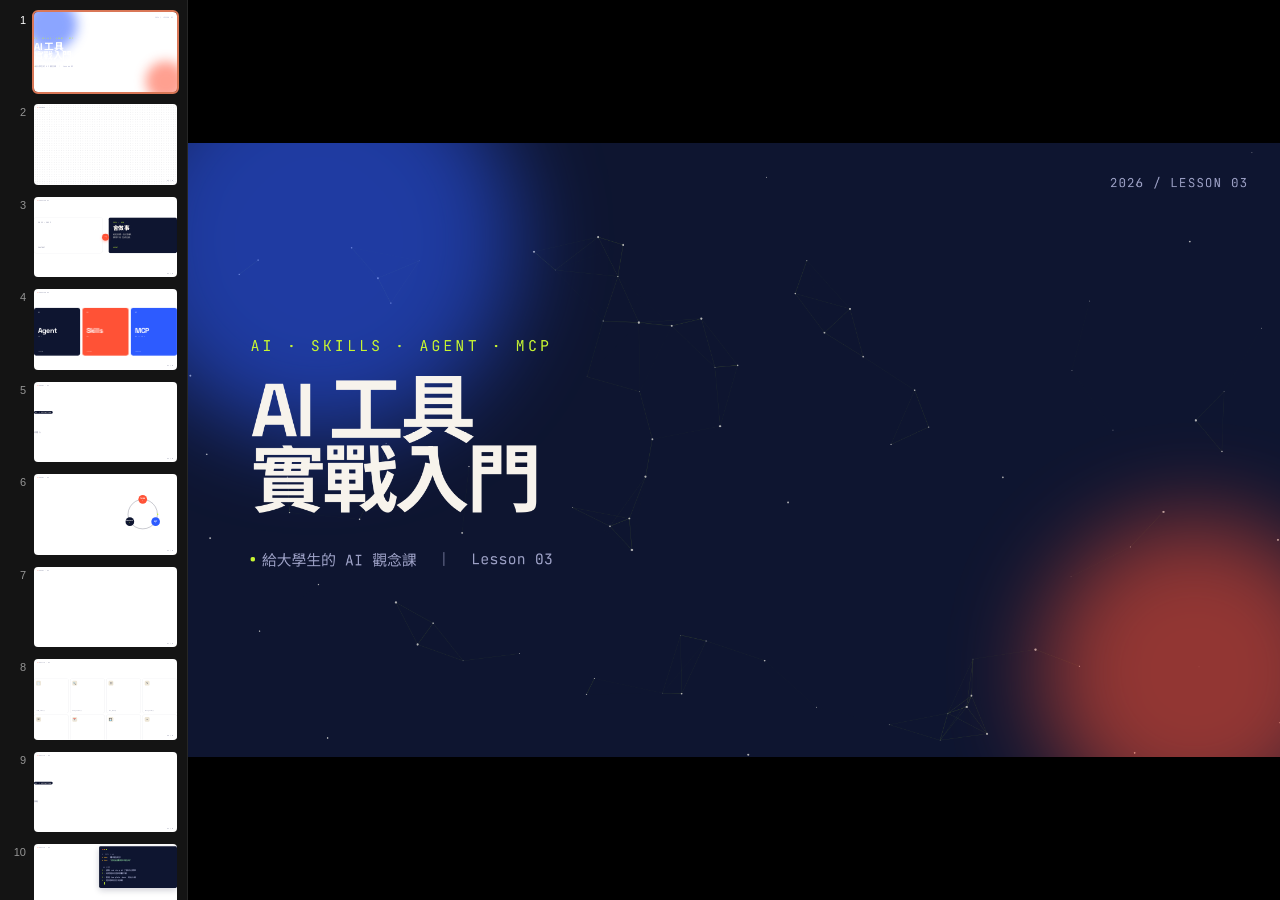
==== slide/index.html @ 594c8c7a "update" ====
<!DOCTYPE html>
<html lang="zh-Hant">
<head>
<meta charset="UTF-8">
<title>AI 工具實戰</title>
<link rel="preconnect" href="https://fonts.googleapis.com">
<link rel="preconnect" href="https://fonts.gstatic.com" crossorigin>
<link href="https://fonts.googleapis.com/css2?family=Noto+Sans+TC:wght@300;400;500;700;900&family=Space+Grotesk:wght@400;500;600;700&family=JetBrains+Mono:wght@400;500;700&display=swap" rel="stylesheet">
<style>
  deck-stage:not(:defined) { visibility: hidden; }

  :root {
    --bg: #F7F3EC;
    --bg-alt: #EDE6D6;
    --ink: #0E1530;
    --ink-soft: #2A3052;
    --muted: #6E7290;
    --line: #1A2040;
    --blue: #2D5BFF;
    --coral: #FF5236;
    --lime: #C6F432;
    --amber: #FFB627;

    --type-display: 200px;
    --type-hero: 132px;
    --type-title: 76px;
    --type-subtitle: 44px;
    --type-body: 32px;
    --type-small: 26px;
    --type-tag: 22px;
    --type-kbd: 20px;

    --pad-top: 100px;
    --pad-bottom: 90px;
    --pad-x: 110px;
    --gap-title: 52px;
    --gap-item: 28px;

    --font-display: 'Space Grotesk', 'Noto Sans TC', system-ui, sans-serif;
    --font-body: 'Noto Sans TC', 'Space Grotesk', system-ui, sans-serif;
    --font-mono: 'JetBrains Mono', 'Noto Sans TC', monospace;
  }

  * { box-sizing: border-box; }
  body { margin: 0; background: #0a0a0a; }

  deck-stage section {
    background: var(--bg);
    color: var(--ink);
    font-family: var(--font-body);
    overflow: hidden;
    padding: var(--pad-top) var(--pad-x) var(--pad-bottom);
  }
  deck-stage section.dark {
    background: var(--ink);
    color: var(--bg);
  }
  deck-stage section.dark .muted { color: #8A8FB0; }

  .muted { color: var(--muted); }
  .mono { font-family: var(--font-mono); }
  .display { font-family: var(--font-display); font-weight: 700; letter-spacing: -0.02em; }

  /* Page chrome */
  .page-num {
    position: absolute;
    bottom: 36px; right: 48px;
    font-family: var(--font-mono);
    font-size: 18px;
    color: var(--muted);
    letter-spacing: 0.08em;
  }
  .dark .page-num { color: #6B6F90; }

  .page-tag {
    position: absolute;
    top: 36px; left: 48px;
    font-family: var(--font-mono);
    font-size: 18px;
    color: var(--muted);
    letter-spacing: 0.12em;
    text-transform: uppercase;
    display: flex; align-items: center; gap: 12px;
  }
  .page-tag::before {
    content: ""; width: 10px; height: 10px;
    background: var(--coral); border-radius: 50%;
    display: inline-block;
  }
  .dark .page-tag { color: #8A8FB0; }

  /* ============== Animation primitives ============== */
  /* Activated only when slide is active (.is-active) so they re-trigger on visit */
  .anim { opacity: 0; }
  .is-active .anim {
    animation: fadeUp 0.7s cubic-bezier(.2,.7,.2,1) both;
    animation-delay: var(--d, 0s);
  }
  .is-active .anim-fade { animation: fadeIn 0.8s ease both; animation-delay: var(--d, 0s); }
  .is-active .anim-left { animation: slideRight 0.7s cubic-bezier(.2,.7,.2,1) both; animation-delay: var(--d, 0s); }
  .is-active .anim-scale { animation: popIn 0.6s cubic-bezier(.2,1.2,.4,1) both; animation-delay: var(--d, 0s); }
  .is-active .anim-draw { animation: drawIn 1.2s ease both; animation-delay: var(--d, 0s); }

  @keyframes fadeUp {
    from { opacity: 0; transform: translateY(28px); }
    to { opacity: 1; transform: translateY(0); }
  }
  @keyframes fadeIn { from { opacity: 0; } to { opacity: 1; } }
  @keyframes slideRight {
    from { opacity: 0; transform: translateX(-40px); }
    to { opacity: 1; transform: translateX(0); }
  }
  @keyframes popIn {
    from { opacity: 0; transform: scale(0.7); }
    to { opacity: 1; transform: scale(1); }
  }
  @keyframes drawIn {
    from { stroke-dashoffset: var(--dash, 1000); opacity: 0; }
    to { stroke-dashoffset: 0; opacity: 1; }
  }

  /* Typography helpers */
  h1, h2, h3, p { margin: 0; }
  .eyebrow {
    font-family: var(--font-mono);
    font-size: var(--type-tag);
    letter-spacing: 0.18em;
    text-transform: uppercase;
    color: var(--coral);
    margin-bottom: 32px;
  }
  .dark .eyebrow { color: var(--lime); }
  .title { font-family: var(--font-display); font-weight: 700; font-size: var(--type-title); line-height: 0.98; letter-spacing: -0.025em; }
  .subtitle { font-size: var(--type-subtitle); line-height: 1.15; font-weight: 500; }
  .body { font-size: var(--type-body); line-height: 1.45; }

  /* Marks */
  .underline-mark {
    background-image: linear-gradient(transparent 62%, var(--lime) 62%, var(--lime) 92%, transparent 92%);
    padding: 0 4px;
  }
  .ink-pill {
    display: inline-block;
    background: var(--ink); color: var(--bg);
    padding: 4px 18px; border-radius: 999px;
    font-family: var(--font-mono);
    font-size: var(--type-tag);
    letter-spacing: 0.06em;
  }
  .accent-blue { color: var(--blue); }
  .accent-coral { color: var(--coral); }
  .accent-lime-bg { background: var(--lime); color: var(--ink); }

  /* Decorative dot grid backgrounds */
  .grid-bg {
    position: absolute; inset: 0;
    background-image: radial-gradient(circle, rgba(14,21,48,0.07) 1.2px, transparent 1.2px);
    background-size: 32px 32px;
    pointer-events: none;
  }
  .dark .grid-bg {
    background-image: radial-gradient(circle, rgba(247,243,236,0.08) 1.2px, transparent 1.2px);
  }

  /* ============== Slide-specific ============== */

  /* S1 — Cover */
  .cover { position: relative; display: flex; flex-direction: column; justify-content: center; }
  .cover canvas {
    position: absolute; inset: 0; width: 100%; height: 100%;
    pointer-events: none;
  }
  .cover-hero {
    font-family: var(--font-display);
    font-weight: 700;
    font-size: var(--type-hero);
    line-height: 0.92;
    letter-spacing: -0.04em;
    position: relative; z-index: 2;
  }
  .cover-hero .line { display: block; overflow: hidden; }
  .cover-hero .line span { display: inline-block; }
  .is-active .cover-hero .line span {
    animation: rise 0.9s cubic-bezier(.2,.7,.2,1) both;
  }
  .is-active .cover-hero .line:nth-child(1) span { animation-delay: 0.1s; }
  .is-active .cover-hero .line:nth-child(2) span { animation-delay: 0.25s; }
  @keyframes rise {
    from { transform: translateY(110%); }
    to { transform: translateY(0); }
  }
  .cover-meta {
    margin-top: 60px;
    display: flex; gap: 40px;
    font-family: var(--font-mono);
    font-size: var(--type-small);
    color: #9CA0C5;
    z-index: 2; position: relative;
  }
  .cover-meta span { display: inline-flex; align-items: center; gap: 12px; }
  .cover-meta .dot { width: 8px; height: 8px; background: var(--lime); border-radius: 50%; }
  .cover-corner {
    position: absolute; top: 56px; right: 56px;
    font-family: var(--font-mono); font-size: 22px;
    color: #9CA0C5; letter-spacing: 0.1em;
    z-index: 2;
  }
  .cover-blob {
    position: absolute; z-index: 1;
    border-radius: 50%; filter: blur(80px);
    opacity: 0.55;
  }

  /* S2 — Agenda */
  .agenda { display: grid; grid-template-columns: 1fr 1.4fr; gap: 80px; align-items: center; height: 100%; }
  .agenda-list { display: flex; flex-direction: column; gap: 18px; }
  .agenda-item {
    display: grid; grid-template-columns: 80px 1fr auto; gap: 28px; align-items: baseline;
    padding: 18px 0; border-bottom: 1px solid rgba(14,21,48,0.12);
    font-size: 38px;
  }
  .agenda-item .num { font-family: var(--font-mono); font-size: 24px; color: var(--coral); letter-spacing: 0.05em; }
  .agenda-item .label { font-weight: 500; letter-spacing: -0.01em; }
  .agenda-item .min { font-family: var(--font-mono); font-size: 22px; color: var(--muted); }

  /* S3 — chat to action */
  .split { display: grid; grid-template-columns: 1fr 1fr; gap: 80px; height: 100%; align-items: center; }
  .pane {
    background: white;
    border-radius: 24px;
    padding: 56px;
    border: 1px solid rgba(14,21,48,0.08);
    height: 480px;
    display: flex; flex-direction: column; gap: 24px;
    position: relative; overflow: hidden;
  }
  .pane.right { background: var(--ink); color: var(--bg); }
  .pane .label { font-family: var(--font-mono); font-size: 22px; letter-spacing: 0.1em; text-transform: uppercase; color: var(--muted); }
  .pane.right .label { color: var(--lime); }
  .pane .big { font-family: var(--font-display); font-weight: 700; font-size: 76px; letter-spacing: -0.03em; line-height: 1; }
  .pane .desc { font-size: 26px; line-height: 1.45; }
  .arrow-between {
    position: absolute; left: 50%; top: 50%;
    transform: translate(-50%, -50%);
    width: 92px; height: 92px;
    border-radius: 50%; background: var(--coral); color: white;
    display: flex; align-items: center; justify-content: center;
    font-size: 50px; z-index: 3;
    box-shadow: 0 12px 40px rgba(255,82,54,0.4);
  }
  .is-active .arrow-between { animation: pulse 2s ease-in-out infinite, popIn 0.7s cubic-bezier(.2,1.2,.4,1) 0.6s both; }
  @keyframes pulse {
    0%, 100% { box-shadow: 0 12px 40px rgba(255,82,54,0.4); }
    50% { box-shadow: 0 12px 60px rgba(255,82,54,0.7); }
  }

  /* S4 — three keywords flip cards */
  .three-grid { display: grid; grid-template-columns: 1fr 1fr 1fr; gap: 32px; height: 640px; }
  .flip-card {
    perspective: 1200px;
    cursor: pointer;
  }
  .flip-inner {
    position: relative; width: 100%; height: 100%;
    transform-style: preserve-3d;
    transition: transform 0.8s cubic-bezier(.2,.7,.2,1);
  }
  .flip-card:hover .flip-inner,
  .flip-card.is-flipped .flip-inner {
    transform: rotateY(180deg);
  }
  .flip-face {
    position: absolute; inset: 0;
    backface-visibility: hidden;
    border-radius: 28px;
    padding: 48px;
    display: flex; flex-direction: column; justify-content: space-between;
  }
  .flip-front.coral { background: var(--coral); color: white; }
  .flip-front.blue { background: var(--blue); color: white; }
  .flip-front.ink { background: var(--ink); color: white; }
  .flip-back {
    background: white; color: var(--ink);
    transform: rotateY(180deg);
    border: 2px solid var(--ink);
  }
  .flip-num {
    font-family: var(--font-mono); font-size: 22px;
    letter-spacing: 0.1em; opacity: 0.8;
  }
  .flip-word { font-family: var(--font-display); font-weight: 700; font-size: 96px; letter-spacing: -0.03em; line-height: 0.95; }
  .flip-hint { font-size: 20px; opacity: 0.85; }
  .flip-desc { font-size: 26px; line-height: 1.45; }

  /* S5 / S9 / S11 — definition slides */
  .def-row { display: grid; grid-template-columns: 1fr 1.1fr; gap: 100px; height: 100%; align-items: center; }
  .def-word {
    font-family: var(--font-display); font-weight: 700;
    font-size: var(--type-display); letter-spacing: -0.04em; line-height: 0.92;
  }
  .def-word small {
    display: block; font-family: var(--font-mono); font-weight: 400;
    font-size: 26px; color: var(--muted);
    letter-spacing: 0.18em; text-transform: uppercase;
    margin-top: 24px;
  }
  .def-body { font-size: 36px; line-height: 1.45; }
  .def-body .key { color: var(--coral); font-weight: 700; }

  /* S6 — Agent loop SVG */
  .loop-wrap { display: grid; grid-template-columns: 1fr 1fr; gap: 80px; align-items: center; height: 100%; }
  .loop-svg { width: 100%; height: 560px; }
  .loop-node-circle {
    fill: var(--bg);
    stroke: var(--ink); stroke-width: 3;
  }
  .loop-node-circle.active { fill: var(--lime); }
  .loop-label { font-family: var(--font-display); font-weight: 700; font-size: 36px; }
  .loop-sub { font-family: var(--font-mono); font-size: 18px; fill: var(--muted); }
  .loop-arc { fill: none; stroke: var(--ink); stroke-width: 3; stroke-linecap: round; }
  .is-active .loop-arc {
    stroke-dasharray: 600;
    stroke-dashoffset: 600;
    animation: dashIn 1.5s ease forwards;
    animation-delay: 0.3s;
  }
  @keyframes dashIn { to { stroke-dashoffset: 0; } }
  .is-active .loop-orbit {
    animation: spin 6s linear infinite;
    transform-origin: 280px 280px;
  }
  @keyframes spin {
    to { transform: rotate(360deg); }
  }

  /* S7 — comparison table */
  .vs-table {
    display: grid; grid-template-columns: 1fr 1fr 1fr; gap: 0;
    border: 2px solid var(--ink); border-radius: 20px; overflow: hidden;
  }
  .vs-cell { padding: 28px 32px; font-size: 28px; }
  .vs-cell.head { background: var(--ink); color: var(--bg); font-family: var(--font-display); font-weight: 700; font-size: 32px; }
  .vs-cell.row-label { font-family: var(--font-mono); color: var(--muted); font-size: 22px; letter-spacing: 0.1em; text-transform: uppercase; }
  .vs-cell:not(:last-child) { border-right: 1px solid rgba(14,21,48,0.15); }
  .vs-row:not(:last-child) .vs-cell { border-bottom: 1px solid rgba(14,21,48,0.15); }
  .vs-pill {
    display: inline-block; padding: 6px 18px; border-radius: 999px;
    font-size: 22px; font-family: var(--font-mono); letter-spacing: 0.05em;
  }
  .vs-pill.no { background: rgba(255,82,54,0.15); color: var(--coral); }
  .vs-pill.yes { background: var(--lime); color: var(--ink); }

  /* S8 — tool icons grid */
  .tools-grid {
    display: grid; grid-template-columns: repeat(4, 1fr); gap: 24px;
  }
  .tool-card {
    aspect-ratio: 1;
    background: white; border-radius: 20px;
    border: 1px solid rgba(14,21,48,0.1);
    padding: 28px;
    display: flex; flex-direction: column; justify-content: space-between;
    transition: transform 0.3s ease, box-shadow 0.3s ease, background 0.3s ease, color 0.3s ease;
    cursor: pointer;
  }
  .tool-card:hover {
    transform: translateY(-8px) rotate(-2deg);
    box-shadow: 0 20px 40px rgba(14,21,48,0.18);
    background: var(--ink); color: var(--bg);
  }
  .tool-card:hover .tool-name { color: var(--lime); }
  .tool-icon {
    width: 64px; height: 64px; border-radius: 16px;
    background: var(--bg-alt);
    display: flex; align-items: center; justify-content: center;
    font-family: var(--font-display); font-weight: 700; font-size: 32px;
    color: var(--ink);
  }
  .tool-card:hover .tool-icon { background: var(--coral); color: white; }
  .tool-name { font-family: var(--font-display); font-weight: 600; font-size: 28px; letter-spacing: -0.01em; transition: color 0.3s ease; }
  .tool-tag { font-family: var(--font-mono); font-size: 16px; color: var(--muted); }
  .tool-card:hover .tool-tag { color: rgba(247,243,236,0.7); }

  /* S10 — Skills example terminal */
  .terminal {
    background: var(--ink); color: #D8DCFF;
    border-radius: 20px; padding: 36px 44px;
    font-family: var(--font-mono); font-size: 26px;
    line-height: 1.7; min-height: 540px;
    box-shadow: 0 30px 80px rgba(14,21,48,0.2);
    position: relative;
  }
  .terminal-bar {
    display: flex; gap: 10px; margin-bottom: 32px;
  }
  .terminal-bar span { width: 14px; height: 14px; border-radius: 50%; background: rgba(255,255,255,0.25); }
  .terminal-bar span:nth-child(1) { background: #FF5236; }
  .terminal-bar span:nth-child(2) { background: #FFB627; }
  .terminal-bar span:nth-child(3) { background: #C6F432; }
  .term-line { display: block; }
  .term-prompt { color: var(--lime); }
  .term-comment { color: #6E7290; }
  .term-key { color: var(--amber); }
  .term-str { color: #9DF1AC; }
  .cursor-blink::after {
    content: "▊"; color: var(--lime);
    animation: blink 1s steps(2) infinite;
    margin-left: 4px;
  }
  @keyframes blink { 50% { opacity: 0; } }

  /* Typing animation — staggered reveal */
  .is-active .term-line {
    opacity: 0;
    animation: typeAppear 0.4s ease forwards;
  }

  /* S11 — MCP simple diagram */
  .mcp-diagram { display: flex; align-items: center; justify-content: center; gap: 40px; padding: 40px 0; }
  .mcp-node {
    background: white; border: 2px solid var(--ink);
    border-radius: 20px; padding: 28px 36px;
    font-family: var(--font-display); font-weight: 600;
    font-size: 30px; min-width: 220px; text-align: center;
  }
  .mcp-node.ai { background: var(--ink); color: white; }
  .mcp-node.mcp { background: var(--coral); color: white; border-color: var(--coral); }
  .mcp-line {
    flex: 1; height: 3px; background: var(--ink);
    position: relative;
  }
  .mcp-line::after {
    content: ""; position: absolute;
    right: -2px; top: 50%; transform: translateY(-50%);
    width: 14px; height: 14px;
    border: 3px solid var(--ink); border-left: 0; border-bottom: 0;
    transform: translateY(-50%) rotate(45deg);
  }
  .is-active .mcp-line {
    background: linear-gradient(90deg, var(--ink) 50%, transparent 50%);
    background-size: 200% 100%;
    animation: flowLine 1.4s linear infinite;
  }
  @keyframes flowLine {
    from { background-position: 100% 0; }
    to { background-position: 0% 0; }
  }

  /* S12 — MCP design */
  .mcp-layers { display: flex; flex-direction: column; gap: 18px; }
  .mcp-layer {
    background: white; border: 1px solid rgba(14,21,48,0.1);
    border-radius: 16px; padding: 28px 36px;
    display: grid; grid-template-columns: 120px 280px 1fr; gap: 36px; align-items: center;
  }
  .mcp-layer .l-num { font-family: var(--font-mono); font-size: 28px; color: var(--coral); }
  .mcp-layer .l-name { font-family: var(--font-display); font-weight: 600; font-size: 32px; }
  .mcp-layer .l-desc { font-size: 24px; color: var(--ink-soft); line-height: 1.4; }

  /* S13 — Connectors grid */
  .conn-grid {
    display: grid; grid-template-columns: repeat(6, 1fr); gap: 20px;
  }
  .conn-card {
    aspect-ratio: 1.2;
    background: white;
    border: 1px solid rgba(14,21,48,0.1);
    border-radius: 18px;
    display: flex; flex-direction: column; justify-content: center; align-items: center;
    gap: 14px;
    transition: all 0.3s ease;
  }
  .conn-card:hover {
    background: var(--ink); color: white;
    transform: scale(1.05);
    border-color: var(--ink);
  }
  .conn-emoji {
    width: 56px; height: 56px; border-radius: 14px;
    background: var(--bg-alt);
    display: flex; align-items: center; justify-content: center;
    font-family: var(--font-display); font-weight: 700; font-size: 26px;
  }
  .conn-card:hover .conn-emoji { background: var(--lime); color: var(--ink); }
  .conn-name { font-family: var(--font-display); font-weight: 600; font-size: 24px; }

  /* S14 — Three-way orchestration */
  .orch-stage { position: relative; width: 100%; height: 620px; }
  .orch-svg { position: absolute; inset: 0; }
  .orch-node {
    position: absolute;
    background: white; border: 2px solid var(--ink);
    border-radius: 24px; padding: 24px 32px;
    font-family: var(--font-display); font-weight: 700;
    text-align: center;
    box-shadow: 0 16px 40px rgba(14,21,48,0.1);
  }
  .orch-node .n-title { font-size: 36px; letter-spacing: -0.01em; }
  .orch-node .n-sub { font-family: var(--font-body); font-weight: 400; font-size: 20px; color: var(--muted); margin-top: 6px; }
  .orch-node.agent { background: var(--ink); color: white; top: 0; left: 50%; transform: translateX(-50%); }
  .orch-node.agent .n-sub { color: rgba(255,255,255,0.6); }
  .orch-node.skills { background: var(--coral); color: white; border-color: var(--coral); bottom: 0; left: 8%; }
  .orch-node.skills .n-sub { color: rgba(255,255,255,0.8); }
  .orch-node.mcp { background: var(--blue); color: white; border-color: var(--blue); bottom: 0; right: 8%; }
  .orch-node.mcp .n-sub { color: rgba(255,255,255,0.8); }
  .orch-edge {
    position: absolute; background: var(--ink);
    height: 2px; transform-origin: left center;
  }
  .orch-tag {
    position: absolute;
    background: var(--lime); color: var(--ink);
    padding: 4px 14px; border-radius: 999px;
    font-family: var(--font-mono); font-size: 18px;
    transform: translate(-50%, -50%);
  }

  /* S15 — stats / use cases */
  .stats-grid { display: grid; grid-template-columns: repeat(3, 1fr); gap: 40px; }
  .stat-card {
    background: white; border-radius: 24px;
    border: 1px solid rgba(14,21,48,0.08);
    padding: 48px;
    display: flex; flex-direction: column; gap: 20px;
    min-height: 380px;
  }
  .stat-num {
    font-family: var(--font-display); font-weight: 700;
    font-size: 140px; line-height: 0.9; letter-spacing: -0.04em;
    color: var(--ink);
  }
  .stat-num .pct { font-size: 80px; color: var(--coral); }
  .stat-label { font-family: var(--font-display); font-weight: 600; font-size: 30px; letter-spacing: -0.01em; }
  .stat-desc { font-size: 22px; line-height: 1.45; color: var(--muted); }

  /* S16 — hands-on terminal */
  .step-list { display: flex; flex-direction: column; gap: 24px; }
  .step-row {
    display: grid; grid-template-columns: 80px 1fr;
    gap: 32px; align-items: start;
  }
  .step-num {
    width: 64px; height: 64px; border-radius: 50%;
    background: var(--coral); color: white;
    display: flex; align-items: center; justify-content: center;
    font-family: var(--font-display); font-weight: 700; font-size: 30px;
  }
  .step-body { padding-top: 8px; }
  .step-title { font-family: var(--font-display); font-weight: 600; font-size: 34px; margin-bottom: 6px; letter-spacing: -0.01em; }
  .step-desc { font-size: 24px; color: var(--ink-soft); line-height: 1.4; }
  .step-desc code { font-family: var(--font-mono); font-size: 22px; background: var(--bg-alt); padding: 4px 10px; border-radius: 8px; }

  /* S17 — misconceptions */
  .misc-list { display: flex; flex-direction: column; gap: 24px; }
  .misc-row {
    display: grid; grid-template-columns: 48px 1fr 48px 1fr;
    gap: 28px; align-items: center;
    padding: 24px 0;
    border-bottom: 1px solid rgba(14,21,48,0.1);
  }
  .misc-row .x { color: var(--coral); font-size: 40px; font-weight: 700; text-align: center; }
  .misc-row .v { color: var(--blue); font-size: 40px; font-weight: 700; text-align: center; }
  .misc-row .myth { font-size: 26px; color: var(--muted); text-decoration: line-through; }
  .misc-row .fact { font-size: 28px; color: var(--ink); font-weight: 500; }

  /* S18 — recap */
  .recap-grid { display: grid; grid-template-columns: repeat(3, 1fr); gap: 32px; }
  .recap-card {
    background: var(--bg-alt); border-radius: 24px;
    padding: 40px;
    display: flex; flex-direction: column; gap: 20px;
    min-height: 380px;
    border-left: 6px solid var(--coral);
  }
  .recap-card:nth-child(2) { border-left-color: var(--blue); }
  .recap-card:nth-child(3) { border-left-color: var(--ink); }
  .recap-eyebrow { font-family: var(--font-mono); font-size: 20px; letter-spacing: 0.15em; text-transform: uppercase; color: var(--muted); }
  .recap-word { font-family: var(--font-display); font-weight: 700; font-size: 56px; letter-spacing: -0.02em; line-height: 1; }
  .recap-line { font-size: 24px; line-height: 1.45; }

  /* S19 — QA */
  .qa-stage { display: flex; flex-direction: column; align-items: center; justify-content: center; height: 100%; gap: 60px; }
  .qa-mark {
    font-family: var(--font-display); font-weight: 700;
    font-size: 520px; line-height: 0.85; letter-spacing: -0.06em;
    color: var(--ink);
    position: relative;
  }
  .qa-mark .amp { color: var(--coral); }
  .is-active .qa-mark .q { animation: rise 0.9s cubic-bezier(.2,.7,.2,1) both; animation-delay: 0.2s; display: inline-block; }
  .is-active .qa-mark .amp { animation: popIn 0.7s cubic-bezier(.2,1.2,.4,1) both; animation-delay: 0.5s; display: inline-block; }
  .is-active .qa-mark .a { animation: rise 0.9s cubic-bezier(.2,.7,.2,1) both; animation-delay: 0.8s; display: inline-block; }
  .qa-sub { font-family: var(--font-mono); font-size: 32px; letter-spacing: 0.2em; color: var(--muted); text-transform: uppercase; }

  /* Section header style */
  .section-cover { display: flex; flex-direction: column; justify-content: center; gap: 36px; position: relative; }
  .section-num {
    font-family: var(--font-mono); font-size: 26px;
    letter-spacing: 0.18em; color: var(--coral);
  }
  .section-title {
    font-family: var(--font-display); font-weight: 700;
    font-size: 220px; line-height: 0.9; letter-spacing: -0.04em;
  }

  /* Section title for use as full slide */
  /* Big number stat single */
  .single-stat {
    display: flex; flex-direction: column; justify-content: center; height: 100%; gap: 36px;
  }
  .single-stat-num {
    font-family: var(--font-display); font-weight: 700;
    font-size: 460px; line-height: 0.85; letter-spacing: -0.05em;
    color: var(--ink);
  }
</style>
</head>
<body>

<script type="application/json" id="speaker-notes">[]</script>

<deck-stage width="1920" height="1080">

<!-- ============ 1. Cover ============ -->
<section data-label="Cover" class="dark cover">
  <canvas id="particles"></canvas>
  <div class="cover-corner">2026 / LESSON 03</div>
  <div class="cover-blob" style="width: 700px; height: 700px; background: var(--blue); left: -120px; top: -180px;"></div>
  <div class="cover-blob" style="width: 540px; height: 540px; background: var(--coral); right: -120px; bottom: -120px;"></div>
  <div style="position: relative; z-index: 3;">
    <div class="anim" style="--d: 0s; font-family: var(--font-mono); font-size: 26px; color: var(--lime); letter-spacing: 0.2em; margin-bottom: 36px;">AI · SKILLS · AGENT · MCP</div>
    <h1 class="cover-hero">
      <span class="line"><span>AI 工具</span></span>
      <span class="line"><span>實戰入門</span></span>
    </h1>
    <div class="cover-meta anim" style="--d: 0.9s;">
      <span><span class="dot"></span>給大學生的 AI 觀念課</span>
      <span style="opacity: 0.5;">|</span>
      <span>Lesson 03</span>
    </div>
  </div>
</section>

<!-- ============ 2. Agenda ============ -->
<section data-label="Agenda">
  <div class="grid-bg"></div>
  <div class="page-tag">Agenda</div>
  <div class="agenda">
    <div>
      <div class="eyebrow anim" style="--d: 0s;">今日地圖</div>
      <h2 class="title anim" style="--d: 0.1s;">
        從<span class="underline-mark">會聊天</span><br>
        到<br>
        會做事
      </h2>
    </div>
    <div class="agenda-list">
      <div class="agenda-item anim" style="--d: 0.3s;">
        <span class="num">01</span><span class="label">為什麼 AI 不只是聊天機器人</span><span class="min">5 min</span>
      </div>
      <div class="agenda-item anim" style="--d: 0.4s;">
        <span class="num">02</span><span class="label">三個關鍵字：Agent · Skills · MCP</span><span class="min">10 min</span>
      </div>
      <div class="agenda-item anim" style="--d: 0.5s;">
        <span class="num">03</span><span class="label">它們怎麼一起工作</span><span class="min">8 min</span>
      </div>
      <div class="agenda-item anim" style="--d: 0.6s;">
        <span class="num">04</span><span class="label">實際應用與動手練習</span><span class="min">5 min</span>
      </div>
      <div class="agenda-item anim" style="--d: 0.7s;">
        <span class="num">05</span><span class="label">常見誤解與重點回顧</span><span class="min">2 min</span>
      </div>
    </div>
  </div>
  <div class="page-num">02 / 19</div>
</section>

<!-- ============ 3. Chat to action ============ -->
<section data-label="From chat to action">
  <div class="page-tag">Chapter 01</div>
  <div style="margin-bottom: 60px;">
    <div class="eyebrow anim">從聊天到行動</div>
    <h2 class="title anim" style="--d: 0.1s;">AI 不再只是<span class="underline-mark">回答你</span>，<br>它開始<span class="accent-coral">替你做事</span>。</h2>
  </div>
  <div class="split" style="height: 480px;">
    <div class="pane anim-scale" style="--d: 0.3s;">
      <div class="label">2022 — 2023</div>
      <div class="big">會聊天</div>
      <div class="desc">輸入問題 → 收到答案。<br>對話結束後一切歸零。</div>
      <div class="mono" style="font-size: 22px; color: var(--muted); margin-top: auto;">CHATBOT</div>
    </div>
    <div class="arrow-between">→</div>
    <div class="pane right anim-scale" style="--d: 0.6s;">
      <div class="label">2024 — NOW</div>
      <div class="big">會做事</div>
      <div class="desc">給定目標 → 自己拆解、<br>調用工具、完成任務。</div>
      <div class="mono" style="font-size: 22px; color: var(--lime); margin-top: auto;">AGENT</div>
    </div>
  </div>
  <div class="page-num">03 / 19</div>
</section>

<!-- ============ 4. Three keywords flip cards ============ -->
<section data-label="Three keywords">
  <div class="page-tag">Chapter 02</div>
  <div style="margin-bottom: 40px;">
    <div class="eyebrow anim">三個關鍵字</div>
    <h2 class="title anim" style="--d: 0.1s;">記住這三個詞，<br>你就抓得住整堂課。<span class="mono" style="font-size: 24px; color: var(--muted); margin-left: 16px;">/ hover 翻牌</span></h2>
  </div>
  <div class="three-grid">
    <div class="flip-card anim-scale" style="--d: 0.3s;">
      <div class="flip-inner">
        <div class="flip-face flip-front ink">
          <div class="flip-num">01</div>
          <div>
            <div class="flip-word">Agent</div>
            <div class="flip-hint" style="margin-top: 16px;">代理人</div>
          </div>
          <div class="mono" style="font-size: 18px; opacity: 0.6;">→ HOVER</div>
        </div>
        <div class="flip-face flip-back">
          <div class="flip-num accent-coral">01 · AGENT</div>
          <div class="flip-desc">會自己拆解任務、選擇工具、執行、檢查結果的 AI。<br><br>不是一問一答，而是<strong>持續循環</strong>。</div>
          <div class="mono" style="font-size: 18px; color: var(--muted);">代理人</div>
        </div>
      </div>
    </div>
    <div class="flip-card anim-scale" style="--d: 0.45s;">
      <div class="flip-inner">
        <div class="flip-face flip-front coral">
          <div class="flip-num">02</div>
          <div>
            <div class="flip-word">Skills</div>
            <div class="flip-hint" style="margin-top: 16px;">技能</div>
          </div>
          <div class="mono" style="font-size: 18px; opacity: 0.6;">→ HOVER</div>
        </div>
        <div class="flip-face flip-back">
          <div class="flip-num accent-coral">02 · SKILLS</div>
          <div class="flip-desc">寫好的「做事說明書」。<br><br>讓 AI 知道<strong>什麼時候</strong>該做什麼、<strong>怎麼做</strong>。</div>
          <div class="mono" style="font-size: 18px; color: var(--muted);">技能</div>
        </div>
      </div>
    </div>
    <div class="flip-card anim-scale" style="--d: 0.6s;">
      <div class="flip-inner">
        <div class="flip-face flip-front blue">
          <div class="flip-num">03</div>
          <div>
            <div class="flip-word">MCP</div>
            <div class="flip-hint" style="margin-top: 16px;">模型上下文協定</div>
          </div>
          <div class="mono" style="font-size: 18px; opacity: 0.6;">→ HOVER</div>
        </div>
        <div class="flip-face flip-back">
          <div class="flip-num accent-coral">03 · MCP</div>
          <div class="flip-desc">AI 與外部世界溝通的「<strong>統一插頭</strong>」。<br><br>一個標準，連到所有工具。</div>
          <div class="mono" style="font-size: 18px; color: var(--muted);">Model Context Protocol</div>
        </div>
      </div>
    </div>
  </div>
  <div class="page-num">04 / 19</div>
</section>

<!-- ============ 5. What is Agent ============ -->
<section data-label="What is Agent">
  <div class="page-tag">Agent · 01</div>
  <div class="def-row">
    <div class="anim-left">
      <div class="ink-pill" style="margin-bottom: 32px;">01 / DEFINITION</div>
      <div class="def-word">Agent<small>代理人</small></div>
    </div>
    <div class="def-body anim" style="--d: 0.3s;">
      一個能<span class="key">自己思考、自己行動</span>的 AI。<br><br>
      你給它一個目標，它會：<br>
      <div style="margin-top: 24px; padding-left: 24px; border-left: 4px solid var(--lime); display: flex; flex-direction: column; gap: 12px;">
        <div>① 想：這個目標需要做什麼？</div>
        <div>② 做：呼叫合適的工具去執行</div>
        <div>③ 看：檢查結果對不對</div>
        <div>④ 修：不對就調整再試一次</div>
      </div>
    </div>
  </div>
  <div class="page-num">05 / 19</div>
</section>

<!-- ============ 6. Agent loop ============ -->
<section data-label="Agent loop">
  <div class="page-tag">Agent · 02</div>
  <div class="loop-wrap">
    <div>
      <div class="eyebrow anim">Agent 的循環</div>
      <h2 class="title anim" style="--d: 0.1s;">Think → Act → Observe</h2>
      <p class="body anim" style="--d: 0.3s; margin-top: 36px; max-width: 480px;">
        Agent 最核心的就是這個迴圈。<br><br>
        每一輪，AI 都在<span class="accent-coral" style="font-weight: 700;">縮短跟目標的距離</span>，直到任務完成。
      </p>
    </div>
    <svg class="loop-svg" viewBox="0 0 560 560">
      <!-- circular orbit dashed -->
      <circle cx="280" cy="280" r="200" fill="none" stroke="rgba(14,21,48,0.15)" stroke-width="2" stroke-dasharray="6 8"/>
      <!-- arc with arrow -->
      <path class="loop-arc" d="M 280 80 A 200 200 0 0 1 453 380" stroke-dasharray="600" style="--dash:600;" stroke="var(--coral)" stroke-width="4"/>
      <path class="loop-arc" d="M 453 380 A 200 200 0 0 1 107 380" stroke-dasharray="600" style="--dash:600;" stroke="var(--blue)" stroke-width="4"/>
      <path class="loop-arc" d="M 107 380 A 200 200 0 0 1 280 80" stroke-dasharray="600" style="--dash:600;" stroke="var(--ink)" stroke-width="4"/>
      <!-- nodes -->
      <g>
        <circle cx="280" cy="80" r="58" fill="var(--coral)"/>
        <text x="280" y="78" text-anchor="middle" font-family="Space Grotesk" font-weight="700" font-size="26" fill="white">THINK</text>
        <text x="280" y="102" text-anchor="middle" font-family="JetBrains Mono" font-size="14" fill="rgba(255,255,255,0.8)">想</text>
      </g>
      <g>
        <circle cx="453" cy="380" r="58" fill="var(--blue)"/>
        <text x="453" y="378" text-anchor="middle" font-family="Space Grotesk" font-weight="700" font-size="28" fill="white">ACT</text>
        <text x="453" y="402" text-anchor="middle" font-family="JetBrains Mono" font-size="14" fill="rgba(255,255,255,0.8)">做</text>
      </g>
      <g>
        <circle cx="107" cy="380" r="58" fill="var(--ink)"/>
        <text x="107" y="376" text-anchor="middle" font-family="Space Grotesk" font-weight="700" font-size="20" fill="white">OBSERVE</text>
        <text x="107" y="400" text-anchor="middle" font-family="JetBrains Mono" font-size="14" fill="var(--lime)">看</text>
      </g>
      <!-- orbiting dot -->
      <g class="loop-orbit">
        <circle cx="480" cy="280" r="10" fill="var(--lime)"/>
      </g>
    </svg>
  </div>
  <div class="page-num">06 / 19</div>
</section>

<!-- ============ 7. Agent vs Chatbot ============ -->
<section data-label="Agent vs Chatbot">
  <div class="page-tag">Agent · 03</div>
  <div style="margin-bottom: 50px;">
    <div class="eyebrow anim">Agent vs Chatbot</div>
    <h2 class="title anim" style="--d: 0.1s;">差別在<span class="underline-mark">主動性</span>。</h2>
  </div>
  <div class="vs-table anim" style="--d: 0.3s;">
    <div class="vs-row" style="display: contents;">
      <div class="vs-cell head"></div>
      <div class="vs-cell head">Chatbot 聊天機器人</div>
      <div class="vs-cell head">Agent 代理人</div>
    </div>
    <div class="vs-row" style="display: contents;">
      <div class="vs-cell row-label">輸入</div>
      <div class="vs-cell">一句話 / 一個問題</div>
      <div class="vs-cell">一個目標 / 一個任務</div>
    </div>
    <div class="vs-row" style="display: contents;">
      <div class="vs-cell row-label">輸出</div>
      <div class="vs-cell">回答你</div>
      <div class="vs-cell">完成事情</div>
    </div>
    <div class="vs-row" style="display: contents;">
      <div class="vs-cell row-label">使用工具</div>
      <div class="vs-cell"><span class="vs-pill no">通常不會</span></div>
      <div class="vs-cell"><span class="vs-pill yes">會主動呼叫</span></div>
    </div>
    <div class="vs-row" style="display: contents;">
      <div class="vs-cell row-label">多步驟</div>
      <div class="vs-cell"><span class="vs-pill no">單次回應</span></div>
      <div class="vs-cell"><span class="vs-pill yes">循環直到完成</span></div>
    </div>
  </div>
  <div class="page-num">07 / 19</div>
</section>

<!-- ============ 8. Power of tools ============ -->
<section data-label="Power of tools">
  <div class="page-tag">Skills · 01</div>
  <div style="margin-bottom: 50px;">
    <div class="eyebrow anim">工具的力量</div>
    <h2 class="title anim" style="--d: 0.1s;">沒有工具的 AI，<br>就像沒有手的大腦。<span class="mono" style="font-size: 22px; color: var(--muted); margin-left: 16px;">/ hover 看看</span></h2>
  </div>
  <div class="tools-grid">
    <div class="tool-card anim-scale" style="--d: 0.3s;">
      <div class="tool-icon">📄</div>
      <div>
        <div class="tool-name">讀檔案</div>
        <div class="tool-tag">read_file()</div>
      </div>
    </div>
    <div class="tool-card anim-scale" style="--d: 0.35s;">
      <div class="tool-icon">🔍</div>
      <div>
        <div class="tool-name">搜尋網路</div>
        <div class="tool-tag">web_search()</div>
      </div>
    </div>
    <div class="tool-card anim-scale" style="--d: 0.4s;">
      <div class="tool-icon">⌘</div>
      <div>
        <div class="tool-name">執行程式</div>
        <div class="tool-tag">run_code()</div>
      </div>
    </div>
    <div class="tool-card anim-scale" style="--d: 0.45s;">
      <div class="tool-icon">✎</div>
      <div>
        <div class="tool-name">寫檔案</div>
        <div class="tool-tag">write_file()</div>
      </div>
    </div>
    <div class="tool-card anim-scale" style="--d: 0.5s;">
      <div class="tool-icon">✉</div>
      <div>
        <div class="tool-name">寄信</div>
        <div class="tool-tag">send_email()</div>
      </div>
    </div>
    <div class="tool-card anim-scale" style="--d: 0.55s;">
      <div class="tool-icon">📅</div>
      <div>
        <div class="tool-name">查行事曆</div>
        <div class="tool-tag">get_calendar()</div>
      </div>
    </div>
    <div class="tool-card anim-scale" style="--d: 0.6s;">
      <div class="tool-icon">💾</div>
      <div>
        <div class="tool-name">查資料庫</div>
        <div class="tool-tag">query_db()</div>
      </div>
    </div>
    <div class="tool-card anim-scale" style="--d: 0.65s;">
      <div class="tool-icon">···</div>
      <div>
        <div class="tool-name">任何 API</div>
        <div class="tool-tag">call_api()</div>
      </div>
    </div>
  </div>
  <div class="page-num">08 / 19</div>
</section>

<!-- ============ 9. What is Skills ============ -->
<section data-label="What is Skills">
  <div class="page-tag">Skills · 02</div>
  <div class="def-row">
    <div class="anim-left">
      <div class="ink-pill" style="margin-bottom: 32px;">02 / DEFINITION</div>
      <div class="def-word" style="font-size: 180px;">Skills<small>技能</small></div>
    </div>
    <div class="def-body anim" style="--d: 0.3s;">
      一份寫給 AI 看的「<span class="key">做事說明書</span>」。<br><br>
      告訴 AI：<br>
      <div style="margin-top: 24px; padding-left: 24px; border-left: 4px solid var(--coral); display: flex; flex-direction: column; gap: 12px;">
        <div>· 什麼<strong>情境</strong>下要啟動這個技能</div>
        <div>· 該<strong>用哪些工具</strong>，依什麼順序</div>
        <div>· 過程中要<strong>注意什麼</strong>細節</div>
      </div>
      <div style="margin-top: 28px; font-size: 26px; color: var(--muted);">
        就像新員工的 SOP 手冊 —— 把專家經驗封裝成可重複的流程。
      </div>
    </div>
  </div>
  <div class="page-num">09 / 19</div>
</section>

<!-- ============ 10. Skills example ============ -->
<section data-label="Skills example">
  <div class="page-tag">Skills · 03</div>
  <div style="display: grid; grid-template-columns: 1fr 1.3fr; gap: 70px; align-items: start; margin-top: 30px;">
    <div>
      <div class="eyebrow anim">Skills 範例</div>
      <h2 class="title anim" style="--d: 0.1s; font-size: 64px;">一個「期末報告」<br>的技能長這樣</h2>
      <p class="body anim" style="--d: 0.3s; margin-top: 36px; color: var(--ink-soft);">
        Skills 是純文字檔。<br>
        簡單、可讀、人人能寫。
      </p>
      <div class="anim" style="--d: 0.5s; margin-top: 36px; display: flex; flex-direction: column; gap: 14px; font-size: 22px; font-family: var(--font-mono); color: var(--muted);">
        <div>📁 skills/</div>
        <div style="padding-left: 24px;">└─ final-report/</div>
        <div style="padding-left: 48px;">├─ SKILL.md</div>
        <div style="padding-left: 48px;">├─ template.docx</div>
        <div style="padding-left: 48px;">└─ rubric.pdf</div>
      </div>
    </div>
    <div class="terminal anim-scale" style="--d: 0.4s;">
      <div class="terminal-bar"><span></span><span></span><span></span></div>
      <span class="term-line"><span class="term-comment"># SKILL.md</span></span>
      <span class="term-line"><span class="term-key">name</span>: 期末報告助手</span>
      <span class="term-line"><span class="term-key">when</span>: <span class="term-str">"使用者要寫期末報告時"</span></span>
      <span class="term-line">&nbsp;</span>
      <span class="term-line"><span class="term-comment">## 步驟</span></span>
      <span class="term-line"><span class="term-prompt">1.</span> 讀取 rubric.pdf 了解評分標準</span>
      <span class="term-line"><span class="term-prompt">2.</span> 詢問題目並搜尋相關文獻</span>
      <span class="term-line"><span class="term-prompt">3.</span> 套用 template.docx 寫出大綱</span>
      <span class="term-line"><span class="term-prompt">4.</span> 逐段撰寫並引用來源</span>
      <span class="term-line cursor-blink">&nbsp;</span>
    </div>
  </div>
  <div class="page-num">10 / 19</div>
</section>

<!-- ============ 11. What is MCP ============ -->
<section data-label="What is MCP">
  <div class="page-tag">MCP · 01</div>
  <div class="def-row">
    <div class="anim-left">
      <div class="ink-pill" style="margin-bottom: 32px;">03 / DEFINITION</div>
      <div class="def-word" style="font-size: 220px;">MCP<small>Model Context Protocol</small></div>
    </div>
    <div class="def-body anim" style="--d: 0.3s;">
      AI 跟<span class="key">外面世界</span>之間的<strong>共通語言</strong>。<br><br>
      過去：每個工具一種接法，AI 廠商各做各的。<br>
      現在：一個標準協定，<strong>插一次到處通</strong>。<br>
      <div style="margin-top: 36px; font-size: 26px; color: var(--muted); border-top: 2px solid rgba(14,21,48,0.1); padding-top: 24px;">
        💡 想成 USB-C：一個接頭，連螢幕、硬碟、手機、充電…全部搞定。
      </div>
    </div>
  </div>
  <div class="page-num">11 / 19</div>
</section>

<!-- ============ 12. MCP design ============ -->
<section data-label="MCP design">
  <div class="page-tag">MCP · 02</div>
  <div style="margin-bottom: 36px;">
    <div class="eyebrow anim">MCP 的設計</div>
    <h2 class="title anim" style="--d: 0.1s;">三個角色，<br>一條共通的線。</h2>
  </div>
  <div class="mcp-diagram anim" style="--d: 0.4s; margin-top: 20px;">
    <div class="mcp-node ai">AI 模型<div class="mono" style="font-size: 16px; opacity: 0.7; font-weight: 400; margin-top: 6px;">Host</div></div>
    <div class="mcp-line"></div>
    <div class="mcp-node mcp">MCP<div class="mono" style="font-size: 16px; opacity: 0.9; font-weight: 400; margin-top: 6px;">Protocol</div></div>
    <div class="mcp-line"></div>
    <div class="mcp-node">外部工具<div class="mono" style="font-size: 16px; color: var(--muted); font-weight: 400; margin-top: 6px;">Server</div></div>
  </div>
  <div class="mcp-layers" style="margin-top: 50px;">
    <div class="mcp-layer anim" style="--d: 0.6s;">
      <div class="l-num">HOST</div>
      <div class="l-name">AI 模型端</div>
      <div class="l-desc">Claude、Cursor、Claude Code 之類，發出工具請求。</div>
    </div>
    <div class="mcp-layer anim" style="--d: 0.75s;">
      <div class="l-num">PROTOCOL</div>
      <div class="l-name">MCP 協定</div>
      <div class="l-desc">統一的訊息格式：列出工具、呼叫工具、回傳結果。</div>
    </div>
    <div class="mcp-layer anim" style="--d: 0.9s;">
      <div class="l-num">SERVER</div>
      <div class="l-name">工具端</div>
      <div class="l-desc">任何服務寫一個 MCP server，就能被所有 AI 用。</div>
    </div>
  </div>
  <div class="page-num">12 / 19</div>
</section>

<!-- ============ 13. Connectors ============ -->
<section data-label="MCP connectors">
  <div class="page-tag">MCP · 03</div>
  <div style="margin-bottom: 36px;">
    <div class="eyebrow anim">MCP 連接器</div>
    <h2 class="title anim" style="--d: 0.1s;">一個協定，<br>連到整個世界。<span class="mono" style="font-size: 22px; color: var(--muted); margin-left: 16px;">/ hover</span></h2>
  </div>
  <div class="conn-grid">
    <div class="conn-card anim-scale" style="--d: 0.3s;"><div class="conn-emoji">📁</div><div class="conn-name">檔案系統</div></div>
    <div class="conn-card anim-scale" style="--d: 0.35s;"><div class="conn-emoji">🔍</div><div class="conn-name">網路搜尋</div></div>
    <div class="conn-card anim-scale" style="--d: 0.4s;"><div class="conn-emoji">💾</div><div class="conn-name">資料庫</div></div>
    <div class="conn-card anim-scale" style="--d: 0.45s;"><div class="conn-emoji">📝</div><div class="conn-name">筆記軟體</div></div>
    <div class="conn-card anim-scale" style="--d: 0.5s;"><div class="conn-emoji">📅</div><div class="conn-name">行事曆</div></div>
    <div class="conn-card anim-scale" style="--d: 0.55s;"><div class="conn-emoji">✉</div><div class="conn-name">電子郵件</div></div>
    <div class="conn-card anim-scale" style="--d: 0.6s;"><div class="conn-emoji">🗂</div><div class="conn-name">雲端硬碟</div></div>
    <div class="conn-card anim-scale" style="--d: 0.65s;"><div class="conn-emoji">⎇</div><div class="conn-name">版本控制</div></div>
    <div class="conn-card anim-scale" style="--d: 0.7s;"><div class="conn-emoji">💬</div><div class="conn-name">聊天平台</div></div>
    <div class="conn-card anim-scale" style="--d: 0.75s;"><div class="conn-emoji">🛒</div><div class="conn-name">電商系統</div></div>
    <div class="conn-card anim-scale" style="--d: 0.8s;"><div class="conn-emoji">📊</div><div class="conn-name">試算表</div></div>
    <div class="conn-card anim-scale" style="--d: 0.85s;"><div class="conn-emoji">···</div><div class="conn-name">任何 API</div></div>
  </div>
  <p class="body anim" style="--d: 1s; margin-top: 40px; text-align: center; color: var(--muted);">寫過一次 MCP server，所有支援 MCP 的 AI 都能用 — 不用重複造輪子。</p>
  <div class="page-num">13 / 19</div>
</section>

<!-- ============ 14. Orchestration ============ -->
<section data-label="Three together">
  <div class="page-tag">Together · 01</div>
  <div style="margin-bottom: 36px;">
    <div class="eyebrow anim">三者協作</div>
    <h2 class="title anim" style="--d: 0.1s;">Agent 是大腦，<br>Skills 是手冊，MCP 是手。</h2>
  </div>
  <div class="orch-stage anim-fade" style="--d: 0.4s; margin-top: 40px;">
    <svg class="orch-svg" viewBox="0 0 1700 560" preserveAspectRatio="none">
      <line x1="850" y1="160" x2="290" y2="400" stroke="var(--ink)" stroke-width="3" stroke-dasharray="8 8"/>
      <line x1="850" y1="160" x2="1410" y2="400" stroke="var(--ink)" stroke-width="3" stroke-dasharray="8 8"/>
      <line x1="290" y1="440" x2="1410" y2="440" stroke="var(--ink)" stroke-width="3" stroke-dasharray="8 8"/>
    </svg>
    <div class="orch-node agent" style="top: 0;">
      <div class="n-title">Agent</div>
      <div class="n-sub">想 / 決策 / 規劃</div>
    </div>
    <div class="orch-node skills">
      <div class="n-title">Skills</div>
      <div class="n-sub">怎麼做的說明書</div>
    </div>
    <div class="orch-node mcp">
      <div class="n-title">MCP</div>
      <div class="n-sub">連到外面的世界</div>
    </div>
    <div class="orch-tag" style="left: 32%; top: 50%;">參考</div>
    <div class="orch-tag" style="left: 68%; top: 50%;">呼叫</div>
    <div class="orch-tag" style="left: 50%; top: 78%;">配合</div>
  </div>
  <div class="page-num">14 / 19</div>
</section>

<!-- ============ 15. Use cases / stats ============ -->
<section data-label="Use cases">
  <div class="page-tag">Together · 02</div>
  <div style="margin-bottom: 40px;">
    <div class="eyebrow anim">應用場景</div>
    <h2 class="title anim" style="--d: 0.1s;">這些事，AI 都可以替你做。</h2>
  </div>
  <div class="stats-grid">
    <div class="stat-card anim-scale" style="--d: 0.3s;">
      <div class="mono" style="font-size: 20px; color: var(--coral); letter-spacing: 0.1em;">CASE 01</div>
      <div class="stat-num"><span class="counter" data-target="80">0</span><span class="pct">%</span></div>
      <div class="stat-label">節省找資料時間</div>
      <div class="stat-desc">交給 Agent 自動查文獻、整理、寫摘要，學生只審內容。</div>
    </div>
    <div class="stat-card anim-scale" style="--d: 0.5s;">
      <div class="mono" style="font-size: 20px; color: var(--blue); letter-spacing: 0.1em;">CASE 02</div>
      <div class="stat-num"><span class="counter" data-target="24">0</span><span class="pct">/7</span></div>
      <div class="stat-label">隨時待命的助教</div>
      <div class="stat-desc">期末熬夜趕報告？Agent 不睡，給你逐步指引和檢查。</div>
    </div>
    <div class="stat-card anim-scale" style="--d: 0.7s;">
      <div class="mono" style="font-size: 20px; color: var(--ink); letter-spacing: 0.1em;">CASE 03</div>
      <div class="stat-num">×<span class="counter" data-target="10">0</span></div>
      <div class="stat-label">工作流自動化</div>
      <div class="stat-desc">串聯郵件、日曆、檔案、筆記，把重複的事一次串起來。</div>
    </div>
  </div>
  <div class="page-num">15 / 19</div>
</section>

<!-- ============ 16. Hands-on ============ -->
<section data-label="Hands-on">
  <div class="page-tag">Practice</div>
  <div style="margin-bottom: 36px;">
    <div class="eyebrow anim">動手練習</div>
    <h2 class="title anim" style="--d: 0.1s;">課堂任務：<br>讓 AI 替你做一件事。</h2>
  </div>
  <div class="step-list" style="margin-top: 40px; max-width: 1300px;">
    <div class="step-row anim-left" style="--d: 0.3s;">
      <div class="step-num">1</div>
      <div class="step-body">
        <div class="step-title">挑一件你最近做過的事</div>
        <div class="step-desc">寫報告、訂飯店、整理筆記、找實習…任何重複性的事。</div>
      </div>
    </div>
    <div class="step-row anim-left" style="--d: 0.45s;">
      <div class="step-num">2</div>
      <div class="step-body">
        <div class="step-title">拆成 3–5 個步驟</div>
        <div class="step-desc">寫成像食譜一樣的清單，這就是你的<code>SKILL.md</code>原型。</div>
      </div>
    </div>
    <div class="step-row anim-left" style="--d: 0.6s;">
      <div class="step-num">3</div>
      <div class="step-body">
        <div class="step-title">標出每一步「需要什麼工具」</div>
        <div class="step-desc">查網路？讀檔案？發訊息？想想哪些可以用 MCP 連接器。</div>
      </div>
    </div>
    <div class="step-row anim-left" style="--d: 0.75s;">
      <div class="step-num">4</div>
      <div class="step-body">
        <div class="step-title">給 Agent，看看它做得怎樣</div>
        <div class="step-desc">不對的地方修一下說明書 — 你已經在做 prompt engineering 了。</div>
      </div>
    </div>
  </div>
  <div class="page-num">16 / 19</div>
</section>

<!-- ============ 17. Misconceptions ============ -->
<section data-label="Misconceptions">
  <div class="page-tag">Common Mistakes</div>
  <div style="margin-bottom: 40px;">
    <div class="eyebrow anim">常見誤解</div>
    <h2 class="title anim" style="--d: 0.1s;">這些觀念，<br>一不小心就會搞錯。</h2>
  </div>
  <div class="misc-list" style="margin-top: 40px;">
    <div class="misc-row anim-left" style="--d: 0.3s;">
      <div class="x">×</div>
      <div class="myth">Agent = 更聰明的 ChatGPT</div>
      <div class="v">✓</div>
      <div class="fact">Agent ＝ 模型 ＋ 工具 ＋ 循環邏輯</div>
    </div>
    <div class="misc-row anim-left" style="--d: 0.45s;">
      <div class="x">×</div>
      <div class="myth">Skills 是程式碼，要寫程式才行</div>
      <div class="v">✓</div>
      <div class="fact">Skills 通常就是一份 Markdown 純文字</div>
    </div>
    <div class="misc-row anim-left" style="--d: 0.6s;">
      <div class="x">×</div>
      <div class="myth">MCP 是某家公司的產品</div>
      <div class="v">✓</div>
      <div class="fact">MCP 是開放協定，任何 AI 都能實作</div>
    </div>
    <div class="misc-row anim-left" style="--d: 0.75s;">
      <div class="x">×</div>
      <div class="myth">AI 自己會做，我都不用管</div>
      <div class="v">✓</div>
      <div class="fact">寫好 Skills、驗證結果，仍是你的責任</div>
    </div>
  </div>
  <div class="page-num">17 / 19</div>
</section>

<!-- ============ 18. Recap ============ -->
<section data-label="Recap">
  <div class="page-tag">Recap</div>
  <div style="margin-bottom: 40px;">
    <div class="eyebrow anim">重點回顧</div>
    <h2 class="title anim" style="--d: 0.1s;">三個詞，<br>記在腦袋裡帶走。</h2>
  </div>
  <div class="recap-grid" style="margin-top: 40px;">
    <div class="recap-card anim-scale" style="--d: 0.3s;">
      <div class="recap-eyebrow">01</div>
      <div class="recap-word">Agent</div>
      <div class="recap-line">會自己想、做、看、修的 AI。<br><br>一個有目標的<strong>大腦</strong>。</div>
    </div>
    <div class="recap-card anim-scale" style="--d: 0.5s;">
      <div class="recap-eyebrow">02</div>
      <div class="recap-word">Skills</div>
      <div class="recap-line">寫給 AI 看的<br>做事說明書。<br><br>專家經驗的<strong>包裝</strong>。</div>
    </div>
    <div class="recap-card anim-scale" style="--d: 0.7s;">
      <div class="recap-eyebrow">03</div>
      <div class="recap-word">MCP</div>
      <div class="recap-line">AI 與工具之間<br>的共通協定。<br><br>連到世界的<strong>插頭</strong>。</div>
    </div>
  </div>
  <div class="page-num">18 / 19</div>
</section>

<!-- ============ 19. Q & A ============ -->
<section data-label="Q&amp;A" class="dark">
  <div class="grid-bg"></div>
  <div class="qa-stage">
    <div class="qa-mark"><span class="q">Q</span><span class="amp">&amp;</span><span class="a">A</span></div>
    <div class="qa-sub anim" style="--d: 1.1s;">提問時間 · 動手做做看</div>
  </div>
  <div class="page-num" style="color: #8A8FB0;">19 / 19</div>
</section>

</deck-stage>

<script src="deck-stage.js"></script>

<script>
  // ============== Particles on cover ==============
  (function() {
    const canvas = document.getElementById('particles');
    if (!canvas) return;
    const ctx = canvas.getContext('2d');
    let W = 1920, H = 1080;
    function resize() {
      W = canvas.width = canvas.clientWidth * 2;
      H = canvas.height = canvas.clientHeight * 2;
    }
    resize();
    window.addEventListener('resize', resize);

    const particles = [];
    const PCOUNT = 90;
    for (let i = 0; i < PCOUNT; i++) {
      particles.push({
        x: Math.random() * W,
        y: Math.random() * H,
        vx: (Math.random() - 0.5) * 0.6,
        vy: (Math.random() - 0.5) * 0.6,
        r: Math.random() * 3 + 1
      });
    }

    function tick() {
      ctx.clearRect(0, 0, W, H);
      // lines
      for (let i = 0; i < particles.length; i++) {
        for (let j = i + 1; j < particles.length; j++) {
          const dx = particles[i].x - particles[j].x;
          const dy = particles[i].y - particles[j].y;
          const d = Math.sqrt(dx*dx + dy*dy);
          if (d < 280) {
            const a = (1 - d/280) * 0.35;
            ctx.strokeStyle = `rgba(198,244,50,${a})`;
            ctx.lineWidth = 1;
            ctx.beginPath();
            ctx.moveTo(particles[i].x, particles[i].y);
            ctx.lineTo(particles[j].x, particles[j].y);
            ctx.stroke();
          }
        }
      }
      // dots
      for (const p of particles) {
        p.x += p.vx;
        p.y += p.vy;
        if (p.x < 0 || p.x > W) p.vx *= -1;
        if (p.y < 0 || p.y > H) p.vy *= -1;
        ctx.fillStyle = 'rgba(247,243,236,0.7)';
        ctx.beginPath();
        ctx.arc(p.x, p.y, p.r, 0, Math.PI * 2);
        ctx.fill();
      }
      requestAnimationFrame(tick);
    }
    tick();
  })();

  // ============== Active-slide animation trigger ==============
  document.addEventListener('DOMContentLoaded', () => {
    const stage = document.querySelector('deck-stage');
    if (!stage) return;

    function setActive(idx) {
      stage.querySelectorAll('section').forEach((s, i) => {
        s.classList.toggle('is-active', i === idx);
      });
      // animate counters
      const active = stage.querySelectorAll('section')[idx];
      if (!active) return;
      active.querySelectorAll('.counter').forEach(el => {
        const target = parseInt(el.dataset.target, 10);
        let start = 0;
        const duration = 1200;
        const t0 = performance.now();
        function step(now) {
          const t = Math.min(1, (now - t0) / duration);
          const eased = 1 - Math.pow(1 - t, 3);
          el.textContent = Math.round(target * eased);
          if (t < 1) requestAnimationFrame(step);
        }
        requestAnimationFrame(step);
      });
    }

    // initial
    setTimeout(() => setActive(0), 100);

    stage.addEventListener('slidechange', (e) => {
      setActive(e.detail.index);
    });
  });
</script>

</body>
</html>
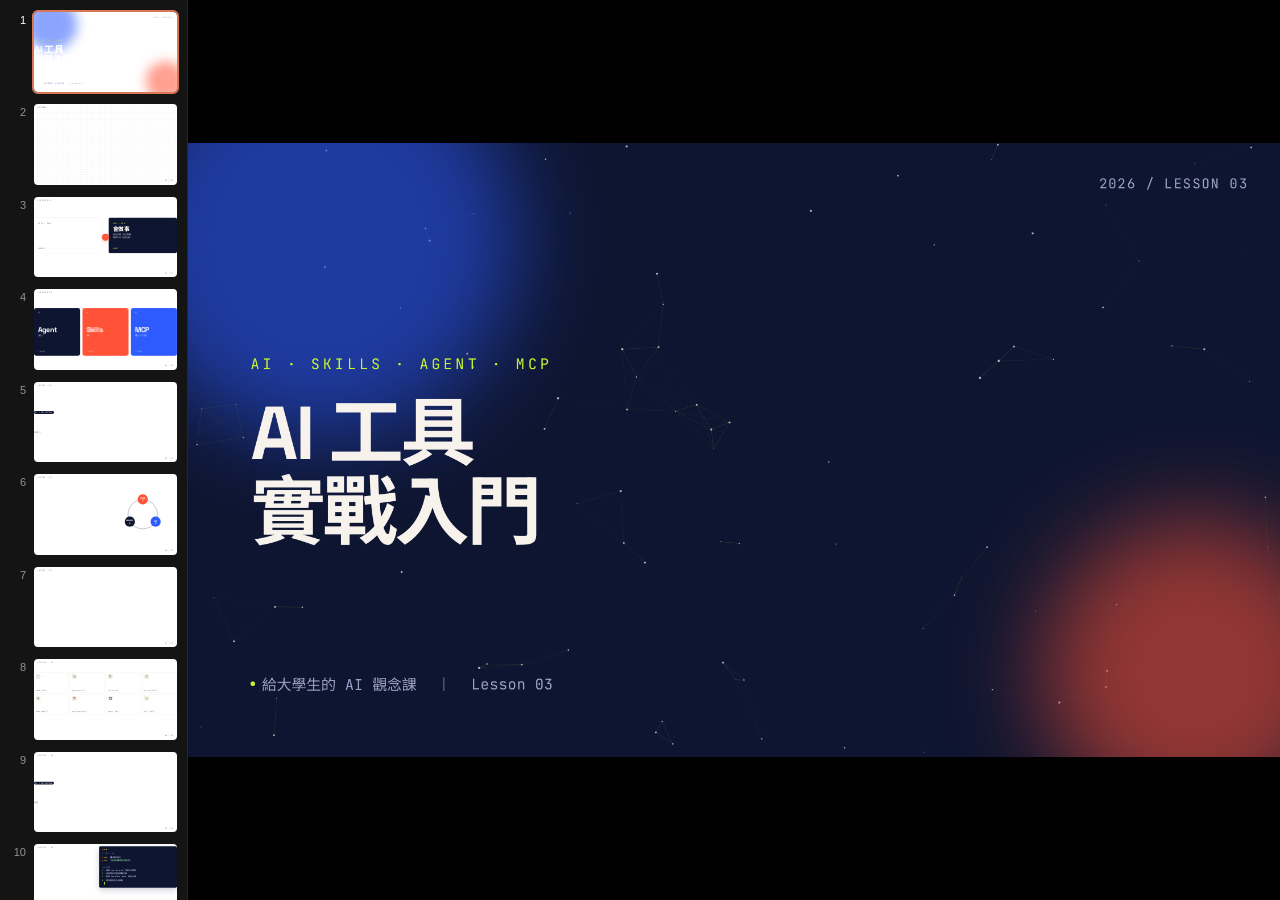
==== commit cd7a4e79: "update slide" ====
--- a/slide/index.html
+++ b/slide/index.html
@@ -27,8 +27,8 @@
     --type-subtitle: 44px;
     --type-body: 32px;
     --type-small: 26px;
-    --type-tag: 22px;
-    --type-kbd: 20px;
+    --type-tag: 24px;
+    --type-kbd: 24px;
 
     --pad-top: 100px;
     --pad-bottom: 90px;
@@ -66,7 +66,7 @@
     position: absolute;
     bottom: 36px; right: 48px;
     font-family: var(--font-mono);
-    font-size: 18px;
+    font-size: 24px;
     color: var(--muted);
     letter-spacing: 0.08em;
   }
@@ -76,7 +76,7 @@
     position: absolute;
     top: 36px; left: 48px;
     font-family: var(--font-mono);
-    font-size: 18px;
+    font-size: 24px;
     color: var(--muted);
     letter-spacing: 0.12em;
     text-transform: uppercase;
@@ -174,34 +174,29 @@
     font-family: var(--font-display);
     font-weight: 700;
     font-size: var(--type-hero);
-    line-height: 0.92;
+    line-height: 1.05;
     letter-spacing: -0.04em;
     position: relative; z-index: 2;
   }
-  .cover-hero .line { display: block; overflow: hidden; }
-  .cover-hero .line span { display: inline-block; }
-  .is-active .cover-hero .line span {
-    animation: rise 0.9s cubic-bezier(.2,.7,.2,1) both;
-  }
-  .is-active .cover-hero .line:nth-child(1) span { animation-delay: 0.1s; }
-  .is-active .cover-hero .line:nth-child(2) span { animation-delay: 0.25s; }
-  @keyframes rise {
-    from { transform: translateY(110%); }
-    to { transform: translateY(0); }
-  }
+  .cover-hero .line { display: block; }
+  .is-active .cover-hero .line {
+    animation: fadeUp 0.9s cubic-bezier(.2,.7,.2,1) both;
+  }
+  .is-active .cover-hero .line:nth-child(1) { animation-delay: 0.1s; }
+  .is-active .cover-hero .line:nth-child(2) { animation-delay: 0.3s; }
   .cover-meta {
-    margin-top: 60px;
+    position: absolute; left: 110px; bottom: 110px;
     display: flex; gap: 40px;
     font-family: var(--font-mono);
     font-size: var(--type-small);
     color: #9CA0C5;
-    z-index: 2; position: relative;
+    z-index: 3;
   }
   .cover-meta span { display: inline-flex; align-items: center; gap: 12px; }
   .cover-meta .dot { width: 8px; height: 8px; background: var(--lime); border-radius: 50%; }
   .cover-corner {
     position: absolute; top: 56px; right: 56px;
-    font-family: var(--font-mono); font-size: 22px;
+    font-family: var(--font-mono); font-size: 24px;
     color: #9CA0C5; letter-spacing: 0.1em;
     z-index: 2;
   }
@@ -219,9 +214,9 @@
     padding: 18px 0; border-bottom: 1px solid rgba(14,21,48,0.12);
     font-size: 38px;
   }
-  .agenda-item .num { font-family: var(--font-mono); font-size: 24px; color: var(--coral); letter-spacing: 0.05em; }
+  .agenda-item .num { font-family: var(--font-mono); font-size: 26px; color: var(--coral); letter-spacing: 0.05em; }
   .agenda-item .label { font-weight: 500; letter-spacing: -0.01em; }
-  .agenda-item .min { font-family: var(--font-mono); font-size: 22px; color: var(--muted); }
+  .agenda-item .min { font-family: var(--font-mono); font-size: 24px; color: var(--muted); }
 
   /* S3 — chat to action */
   .split { display: grid; grid-template-columns: 1fr 1fr; gap: 80px; height: 100%; align-items: center; }
@@ -235,7 +230,7 @@
     position: relative; overflow: hidden;
   }
   .pane.right { background: var(--ink); color: var(--bg); }
-  .pane .label { font-family: var(--font-mono); font-size: 22px; letter-spacing: 0.1em; text-transform: uppercase; color: var(--muted); }
+  .pane .label { font-family: var(--font-mono); font-size: 24px; letter-spacing: 0.1em; text-transform: uppercase; color: var(--muted); }
   .pane.right .label { color: var(--lime); }
   .pane .big { font-family: var(--font-display); font-weight: 700; font-size: 76px; letter-spacing: -0.03em; line-height: 1; }
   .pane .desc { font-size: 26px; line-height: 1.45; }
@@ -285,11 +280,11 @@
     border: 2px solid var(--ink);
   }
   .flip-num {
-    font-family: var(--font-mono); font-size: 22px;
+    font-family: var(--font-mono); font-size: 24px;
     letter-spacing: 0.1em; opacity: 0.8;
   }
   .flip-word { font-family: var(--font-display); font-weight: 700; font-size: 96px; letter-spacing: -0.03em; line-height: 0.95; }
-  .flip-hint { font-size: 20px; opacity: 0.85; }
+  .flip-hint { font-size: 24px; opacity: 0.85; }
   .flip-desc { font-size: 26px; line-height: 1.45; }
 
   /* S5 / S9 / S11 — definition slides */
@@ -340,25 +335,25 @@
   }
   .vs-cell { padding: 28px 32px; font-size: 28px; }
   .vs-cell.head { background: var(--ink); color: var(--bg); font-family: var(--font-display); font-weight: 700; font-size: 32px; }
-  .vs-cell.row-label { font-family: var(--font-mono); color: var(--muted); font-size: 22px; letter-spacing: 0.1em; text-transform: uppercase; }
+  .vs-cell.row-label { font-family: var(--font-mono); color: var(--muted); font-size: 24px; letter-spacing: 0.1em; text-transform: uppercase; }
   .vs-cell:not(:last-child) { border-right: 1px solid rgba(14,21,48,0.15); }
   .vs-row:not(:last-child) .vs-cell { border-bottom: 1px solid rgba(14,21,48,0.15); }
   .vs-pill {
     display: inline-block; padding: 6px 18px; border-radius: 999px;
-    font-size: 22px; font-family: var(--font-mono); letter-spacing: 0.05em;
+    font-size: 24px; font-family: var(--font-mono); letter-spacing: 0.05em;
   }
   .vs-pill.no { background: rgba(255,82,54,0.15); color: var(--coral); }
   .vs-pill.yes { background: var(--lime); color: var(--ink); }
 
   /* S8 — tool icons grid */
   .tools-grid {
-    display: grid; grid-template-columns: repeat(4, 1fr); gap: 24px;
+    display: grid; grid-template-columns: repeat(4, 1fr); gap: 20px;
   }
   .tool-card {
-    aspect-ratio: 1;
+    aspect-ratio: 1.7;
     background: white; border-radius: 20px;
     border: 1px solid rgba(14,21,48,0.1);
-    padding: 28px;
+    padding: 24px 26px;
     display: flex; flex-direction: column; justify-content: space-between;
     transition: transform 0.3s ease, box-shadow 0.3s ease, background 0.3s ease, color 0.3s ease;
     cursor: pointer;
@@ -370,15 +365,15 @@
   }
   .tool-card:hover .tool-name { color: var(--lime); }
   .tool-icon {
-    width: 64px; height: 64px; border-radius: 16px;
+    width: 58px; height: 58px; border-radius: 14px;
     background: var(--bg-alt);
     display: flex; align-items: center; justify-content: center;
-    font-family: var(--font-display); font-weight: 700; font-size: 32px;
+    font-family: var(--font-display); font-weight: 700; font-size: 28px;
     color: var(--ink);
   }
   .tool-card:hover .tool-icon { background: var(--coral); color: white; }
-  .tool-name { font-family: var(--font-display); font-weight: 600; font-size: 28px; letter-spacing: -0.01em; transition: color 0.3s ease; }
-  .tool-tag { font-family: var(--font-mono); font-size: 16px; color: var(--muted); }
+  .tool-name { font-family: var(--font-display); font-weight: 600; font-size: 26px; letter-spacing: -0.01em; transition: color 0.3s ease; }
+  .tool-tag { font-family: var(--font-mono); font-size: 24px; color: var(--muted); margin-top: 4px; }
   .tool-card:hover .tool-tag { color: rgba(247,243,236,0.7); }
 
   /* S10 — Skills example terminal */
@@ -391,7 +386,7 @@
     position: relative;
   }
   .terminal-bar {
-    display: flex; gap: 10px; margin-bottom: 32px;
+    display: flex; gap: 10px; margin-bottom: 28px;
   }
   .terminal-bar span { width: 14px; height: 14px; border-radius: 50%; background: rgba(255,255,255,0.25); }
   .terminal-bar span:nth-child(1) { background: #FF5236; }
@@ -459,15 +454,15 @@
 
   /* S13 — Connectors grid */
   .conn-grid {
-    display: grid; grid-template-columns: repeat(6, 1fr); gap: 20px;
+    display: grid; grid-template-columns: repeat(6, 1fr); gap: 18px;
   }
   .conn-card {
-    aspect-ratio: 1.2;
+    aspect-ratio: 1.4;
     background: white;
     border: 1px solid rgba(14,21,48,0.1);
     border-radius: 18px;
     display: flex; flex-direction: column; justify-content: center; align-items: center;
-    gap: 14px;
+    gap: 12px;
     transition: all 0.3s ease;
   }
   .conn-card:hover {
@@ -496,7 +491,7 @@
     box-shadow: 0 16px 40px rgba(14,21,48,0.1);
   }
   .orch-node .n-title { font-size: 36px; letter-spacing: -0.01em; }
-  .orch-node .n-sub { font-family: var(--font-body); font-weight: 400; font-size: 20px; color: var(--muted); margin-top: 6px; }
+  .orch-node .n-sub { font-family: var(--font-body); font-weight: 400; font-size: 24px; color: var(--muted); margin-top: 6px; }
   .orch-node.agent { background: var(--ink); color: white; top: 0; left: 50%; transform: translateX(-50%); }
   .orch-node.agent .n-sub { color: rgba(255,255,255,0.6); }
   .orch-node.skills { background: var(--coral); color: white; border-color: var(--coral); bottom: 0; left: 8%; }
@@ -511,7 +506,7 @@
     position: absolute;
     background: var(--lime); color: var(--ink);
     padding: 4px 14px; border-radius: 999px;
-    font-family: var(--font-mono); font-size: 18px;
+    font-family: var(--font-mono); font-size: 24px;
     transform: translate(-50%, -50%);
   }
 
@@ -531,7 +526,7 @@
   }
   .stat-num .pct { font-size: 80px; color: var(--coral); }
   .stat-label { font-family: var(--font-display); font-weight: 600; font-size: 30px; letter-spacing: -0.01em; }
-  .stat-desc { font-size: 22px; line-height: 1.45; color: var(--muted); }
+  .stat-desc { font-size: 24px; line-height: 1.45; color: var(--muted); }
 
   /* S16 — hands-on terminal */
   .step-list { display: flex; flex-direction: column; gap: 24px; }
@@ -548,7 +543,7 @@
   .step-body { padding-top: 8px; }
   .step-title { font-family: var(--font-display); font-weight: 600; font-size: 34px; margin-bottom: 6px; letter-spacing: -0.01em; }
   .step-desc { font-size: 24px; color: var(--ink-soft); line-height: 1.4; }
-  .step-desc code { font-family: var(--font-mono); font-size: 22px; background: var(--bg-alt); padding: 4px 10px; border-radius: 8px; }
+  .step-desc code { font-family: var(--font-mono); font-size: 24px; background: var(--bg-alt); padding: 4px 10px; border-radius: 8px; }
 
   /* S17 — misconceptions */
   .misc-list { display: flex; flex-direction: column; gap: 24px; }
@@ -574,7 +569,7 @@
   }
   .recap-card:nth-child(2) { border-left-color: var(--blue); }
   .recap-card:nth-child(3) { border-left-color: var(--ink); }
-  .recap-eyebrow { font-family: var(--font-mono); font-size: 20px; letter-spacing: 0.15em; text-transform: uppercase; color: var(--muted); }
+  .recap-eyebrow { font-family: var(--font-mono); font-size: 24px; letter-spacing: 0.15em; text-transform: uppercase; color: var(--muted); }
   .recap-word { font-family: var(--font-display); font-weight: 700; font-size: 56px; letter-spacing: -0.02em; line-height: 1; }
   .recap-line { font-size: 24px; line-height: 1.45; }
 
@@ -583,7 +578,7 @@
   .qa-mark {
     font-family: var(--font-display); font-weight: 700;
     font-size: 520px; line-height: 0.85; letter-spacing: -0.06em;
-    color: var(--ink);
+    color: var(--bg);
     position: relative;
   }
   .qa-mark .amp { color: var(--coral); }
@@ -630,14 +625,14 @@
   <div style="position: relative; z-index: 3;">
     <div class="anim" style="--d: 0s; font-family: var(--font-mono); font-size: 26px; color: var(--lime); letter-spacing: 0.2em; margin-bottom: 36px;">AI · SKILLS · AGENT · MCP</div>
     <h1 class="cover-hero">
-      <span class="line"><span>AI 工具</span></span>
-      <span class="line"><span>實戰入門</span></span>
+      <span class="line">AI 工具</span>
+      <span class="line">實戰入門</span>
     </h1>
-    <div class="cover-meta anim" style="--d: 0.9s;">
-      <span><span class="dot"></span>給大學生的 AI 觀念課</span>
-      <span style="opacity: 0.5;">|</span>
-      <span>Lesson 03</span>
-    </div>
+  </div>
+  <div class="cover-meta anim" style="--d: 0.9s;">
+    <span><span class="dot"></span>給大學生的 AI 觀念課</span>
+    <span style="opacity: 0.5;">|</span>
+    <span>Lesson 03</span>
   </div>
 </section>
 
@@ -687,14 +682,14 @@
       <div class="label">2022 — 2023</div>
       <div class="big">會聊天</div>
       <div class="desc">輸入問題 → 收到答案。<br>對話結束後一切歸零。</div>
-      <div class="mono" style="font-size: 22px; color: var(--muted); margin-top: auto;">CHATBOT</div>
+      <div class="mono" style="font-size: 24px; color: var(--muted); margin-top: auto;">CHATBOT</div>
     </div>
     <div class="arrow-between">→</div>
     <div class="pane right anim-scale" style="--d: 0.6s;">
       <div class="label">2024 — NOW</div>
       <div class="big">會做事</div>
       <div class="desc">給定目標 → 自己拆解、<br>調用工具、完成任務。</div>
-      <div class="mono" style="font-size: 22px; color: var(--lime); margin-top: auto;">AGENT</div>
+      <div class="mono" style="font-size: 24px; color: var(--lime); margin-top: auto;">AGENT</div>
     </div>
   </div>
   <div class="page-num">03 / 19</div>
@@ -716,12 +711,12 @@
             <div class="flip-word">Agent</div>
             <div class="flip-hint" style="margin-top: 16px;">代理人</div>
           </div>
-          <div class="mono" style="font-size: 18px; opacity: 0.6;">→ HOVER</div>
+          <div class="mono" style="font-size: 24px; opacity: 0.6;">→ HOVER</div>
         </div>
         <div class="flip-face flip-back">
           <div class="flip-num accent-coral">01 · AGENT</div>
           <div class="flip-desc">會自己拆解任務、選擇工具、執行、檢查結果的 AI。<br><br>不是一問一答，而是<strong>持續循環</strong>。</div>
-          <div class="mono" style="font-size: 18px; color: var(--muted);">代理人</div>
+          <div class="mono" style="font-size: 24px; color: var(--muted);">代理人</div>
         </div>
       </div>
     </div>
@@ -733,12 +728,12 @@
             <div class="flip-word">Skills</div>
             <div class="flip-hint" style="margin-top: 16px;">技能</div>
           </div>
-          <div class="mono" style="font-size: 18px; opacity: 0.6;">→ HOVER</div>
+          <div class="mono" style="font-size: 24px; opacity: 0.6;">→ HOVER</div>
         </div>
         <div class="flip-face flip-back">
           <div class="flip-num accent-coral">02 · SKILLS</div>
           <div class="flip-desc">寫好的「做事說明書」。<br><br>讓 AI 知道<strong>什麼時候</strong>該做什麼、<strong>怎麼做</strong>。</div>
-          <div class="mono" style="font-size: 18px; color: var(--muted);">技能</div>
+          <div class="mono" style="font-size: 24px; color: var(--muted);">技能</div>
         </div>
       </div>
     </div>
@@ -750,12 +745,12 @@
             <div class="flip-word">MCP</div>
             <div class="flip-hint" style="margin-top: 16px;">模型上下文協定</div>
           </div>
-          <div class="mono" style="font-size: 18px; opacity: 0.6;">→ HOVER</div>
+          <div class="mono" style="font-size: 24px; opacity: 0.6;">→ HOVER</div>
         </div>
         <div class="flip-face flip-back">
           <div class="flip-num accent-coral">03 · MCP</div>
           <div class="flip-desc">AI 與外部世界溝通的「<strong>統一插頭</strong>」。<br><br>一個標準，連到所有工具。</div>
-          <div class="mono" style="font-size: 18px; color: var(--muted);">Model Context Protocol</div>
+          <div class="mono" style="font-size: 24px; color: var(--muted);">Model Context Protocol</div>
         </div>
       </div>
     </div>
@@ -806,19 +801,19 @@
       <path class="loop-arc" d="M 107 380 A 200 200 0 0 1 280 80" stroke-dasharray="600" style="--dash:600;" stroke="var(--ink)" stroke-width="4"/>
       <!-- nodes -->
       <g>
-        <circle cx="280" cy="80" r="58" fill="var(--coral)"/>
-        <text x="280" y="78" text-anchor="middle" font-family="Space Grotesk" font-weight="700" font-size="26" fill="white">THINK</text>
-        <text x="280" y="102" text-anchor="middle" font-family="JetBrains Mono" font-size="14" fill="rgba(255,255,255,0.8)">想</text>
+        <circle cx="280" cy="80" r="68" fill="var(--coral)"/>
+        <text x="280" y="78" text-anchor="middle" font-family="Space Grotesk" font-weight="700" font-size="30" fill="white">THINK</text>
+        <text x="280" y="108" text-anchor="middle" font-family="Noto Sans TC" font-size="24" fill="rgba(255,255,255,0.85)">想</text>
       </g>
       <g>
-        <circle cx="453" cy="380" r="58" fill="var(--blue)"/>
-        <text x="453" y="378" text-anchor="middle" font-family="Space Grotesk" font-weight="700" font-size="28" fill="white">ACT</text>
-        <text x="453" y="402" text-anchor="middle" font-family="JetBrains Mono" font-size="14" fill="rgba(255,255,255,0.8)">做</text>
+        <circle cx="453" cy="380" r="68" fill="var(--blue)"/>
+        <text x="453" y="378" text-anchor="middle" font-family="Space Grotesk" font-weight="700" font-size="30" fill="white">ACT</text>
+        <text x="453" y="408" text-anchor="middle" font-family="Noto Sans TC" font-size="24" fill="rgba(255,255,255,0.85)">做</text>
       </g>
       <g>
-        <circle cx="107" cy="380" r="58" fill="var(--ink)"/>
-        <text x="107" y="376" text-anchor="middle" font-family="Space Grotesk" font-weight="700" font-size="20" fill="white">OBSERVE</text>
-        <text x="107" y="400" text-anchor="middle" font-family="JetBrains Mono" font-size="14" fill="var(--lime)">看</text>
+        <circle cx="107" cy="380" r="68" fill="var(--ink)"/>
+        <text x="107" y="376" text-anchor="middle" font-family="Space Grotesk" font-weight="700" font-size="24" fill="white">OBSERVE</text>
+        <text x="107" y="406" text-anchor="middle" font-family="Noto Sans TC" font-size="24" fill="var(--lime)">看</text>
       </g>
       <!-- orbiting dot -->
       <g class="loop-orbit">
@@ -869,9 +864,9 @@
 <!-- ============ 8. Power of tools ============ -->
 <section data-label="Power of tools">
   <div class="page-tag">Skills · 01</div>
-  <div style="margin-bottom: 50px;">
+  <div style="margin-bottom: 40px;">
     <div class="eyebrow anim">工具的力量</div>
-    <h2 class="title anim" style="--d: 0.1s;">沒有工具的 AI，<br>就像沒有手的大腦。<span class="mono" style="font-size: 22px; color: var(--muted); margin-left: 16px;">/ hover 看看</span></h2>
+    <h2 class="title anim" style="--d: 0.1s;">沒有工具的 AI，就像沒有手的大腦。</h2>
   </div>
   <div class="tools-grid">
     <div class="tool-card anim-scale" style="--d: 0.3s;">
@@ -969,7 +964,7 @@
         Skills 是純文字檔。<br>
         簡單、可讀、人人能寫。
       </p>
-      <div class="anim" style="--d: 0.5s; margin-top: 36px; display: flex; flex-direction: column; gap: 14px; font-size: 22px; font-family: var(--font-mono); color: var(--muted);">
+      <div class="anim" style="--d: 0.5s; margin-top: 36px; display: flex; flex-direction: column; gap: 14px; font-size: 24px; font-family: var(--font-mono); color: var(--muted);">
         <div>📁 skills/</div>
         <div style="padding-left: 24px;">└─ final-report/</div>
         <div style="padding-left: 48px;">├─ SKILL.md</div>
@@ -1022,11 +1017,11 @@
     <h2 class="title anim" style="--d: 0.1s;">三個角色，<br>一條共通的線。</h2>
   </div>
   <div class="mcp-diagram anim" style="--d: 0.4s; margin-top: 20px;">
-    <div class="mcp-node ai">AI 模型<div class="mono" style="font-size: 16px; opacity: 0.7; font-weight: 400; margin-top: 6px;">Host</div></div>
+    <div class="mcp-node ai">AI 模型<div class="mono" style="font-size: 24px; opacity: 0.7; font-weight: 400; margin-top: 6px;">Host</div></div>
     <div class="mcp-line"></div>
-    <div class="mcp-node mcp">MCP<div class="mono" style="font-size: 16px; opacity: 0.9; font-weight: 400; margin-top: 6px;">Protocol</div></div>
+    <div class="mcp-node mcp">MCP<div class="mono" style="font-size: 24px; opacity: 0.9; font-weight: 400; margin-top: 6px;">Protocol</div></div>
     <div class="mcp-line"></div>
-    <div class="mcp-node">外部工具<div class="mono" style="font-size: 16px; color: var(--muted); font-weight: 400; margin-top: 6px;">Server</div></div>
+    <div class="mcp-node">外部工具<div class="mono" style="font-size: 24px; color: var(--muted); font-weight: 400; margin-top: 6px;">Server</div></div>
   </div>
   <div class="mcp-layers" style="margin-top: 50px;">
     <div class="mcp-layer anim" style="--d: 0.6s;">
@@ -1053,7 +1048,7 @@
   <div class="page-tag">MCP · 03</div>
   <div style="margin-bottom: 36px;">
     <div class="eyebrow anim">MCP 連接器</div>
-    <h2 class="title anim" style="--d: 0.1s;">一個協定，<br>連到整個世界。<span class="mono" style="font-size: 22px; color: var(--muted); margin-left: 16px;">/ hover</span></h2>
+    <h2 class="title anim" style="--d: 0.1s;">一個協定，<br>連到整個世界。<span class="mono" style="font-size: 24px; color: var(--muted); margin-left: 16px;">/ hover</span></h2>
   </div>
   <div class="conn-grid">
     <div class="conn-card anim-scale" style="--d: 0.3s;"><div class="conn-emoji">📁</div><div class="conn-name">檔案系統</div></div>
@@ -1114,19 +1109,19 @@
   </div>
   <div class="stats-grid">
     <div class="stat-card anim-scale" style="--d: 0.3s;">
-      <div class="mono" style="font-size: 20px; color: var(--coral); letter-spacing: 0.1em;">CASE 01</div>
+      <div class="mono" style="font-size: 24px; color: var(--coral); letter-spacing: 0.1em;">CASE 01</div>
       <div class="stat-num"><span class="counter" data-target="80">0</span><span class="pct">%</span></div>
       <div class="stat-label">節省找資料時間</div>
       <div class="stat-desc">交給 Agent 自動查文獻、整理、寫摘要，學生只審內容。</div>
     </div>
     <div class="stat-card anim-scale" style="--d: 0.5s;">
-      <div class="mono" style="font-size: 20px; color: var(--blue); letter-spacing: 0.1em;">CASE 02</div>
+      <div class="mono" style="font-size: 24px; color: var(--blue); letter-spacing: 0.1em;">CASE 02</div>
       <div class="stat-num"><span class="counter" data-target="24">0</span><span class="pct">/7</span></div>
       <div class="stat-label">隨時待命的助教</div>
       <div class="stat-desc">期末熬夜趕報告？Agent 不睡，給你逐步指引和檢查。</div>
     </div>
     <div class="stat-card anim-scale" style="--d: 0.7s;">
-      <div class="mono" style="font-size: 20px; color: var(--ink); letter-spacing: 0.1em;">CASE 03</div>
+      <div class="mono" style="font-size: 24px; color: var(--ink); letter-spacing: 0.1em;">CASE 03</div>
       <div class="stat-num">×<span class="counter" data-target="10">0</span></div>
       <div class="stat-label">工作流自動化</div>
       <div class="stat-desc">串聯郵件、日曆、檔案、筆記，把重複的事一次串起來。</div>
